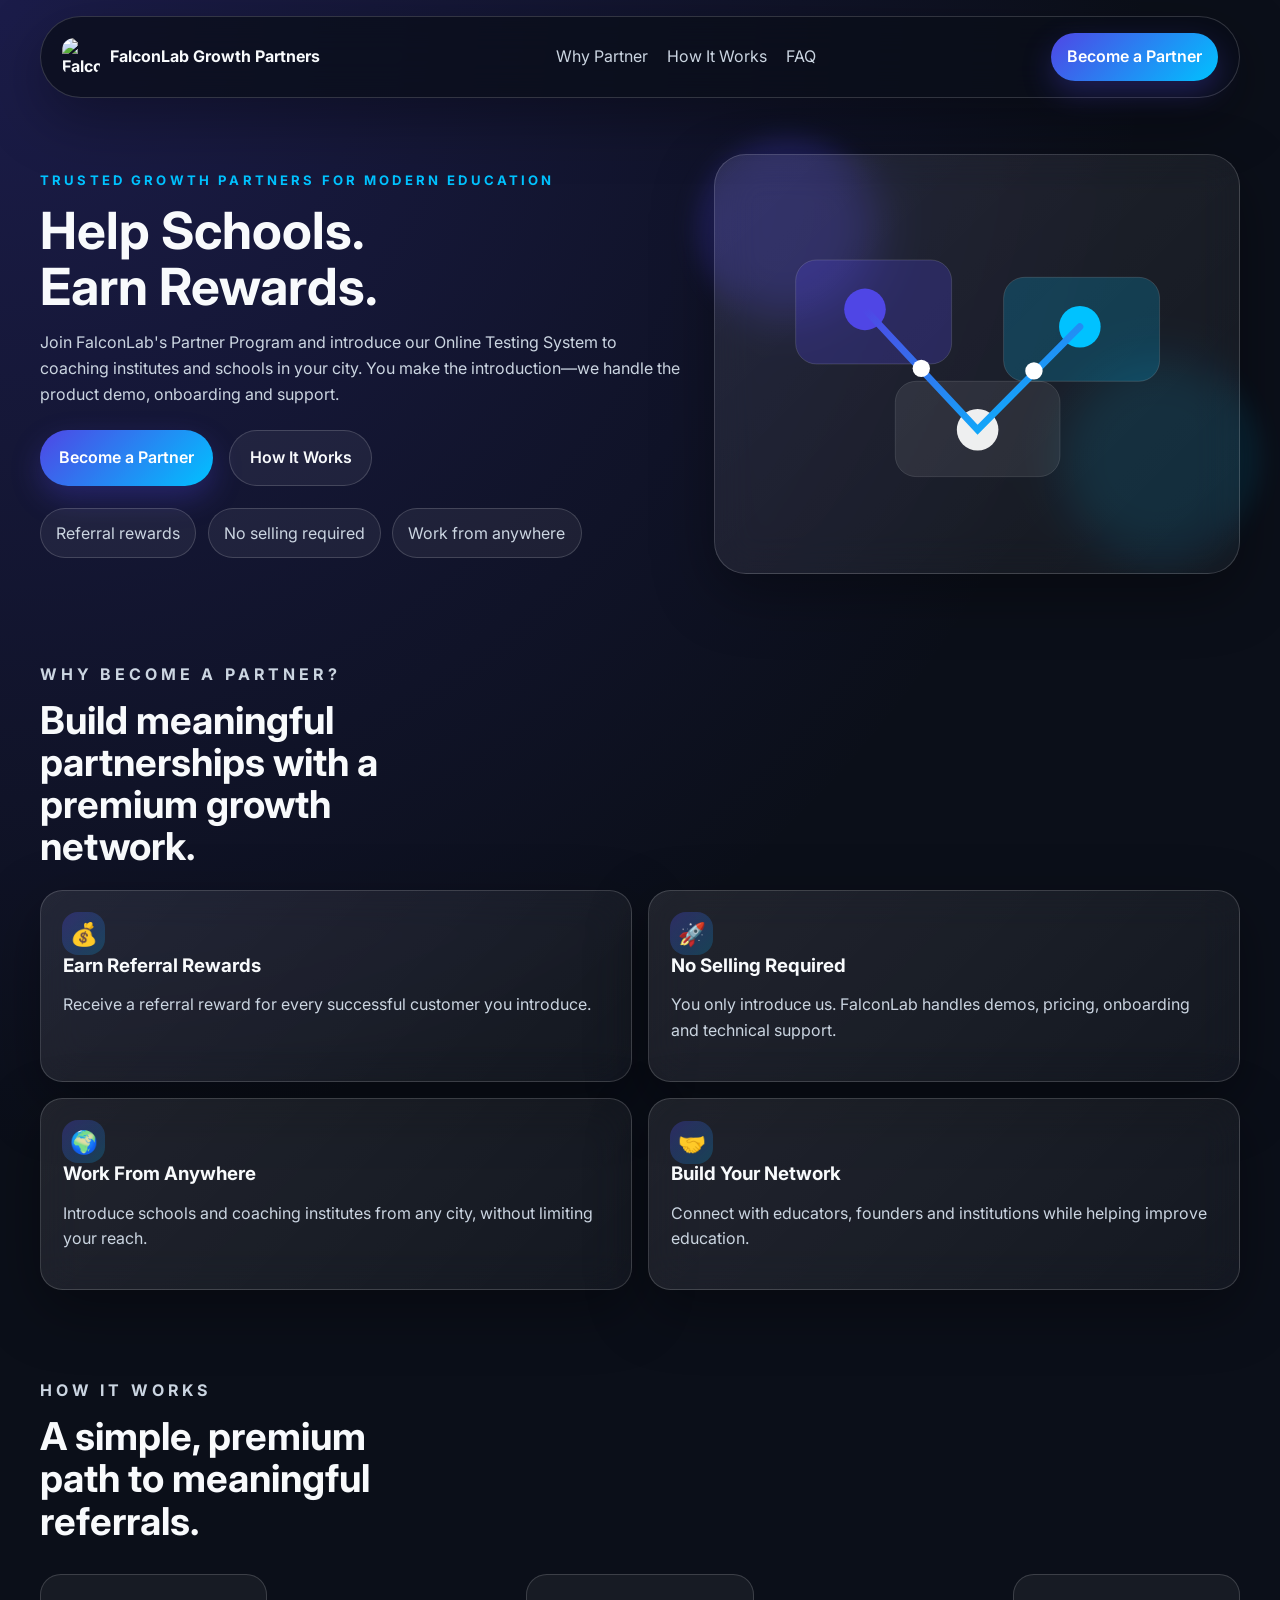
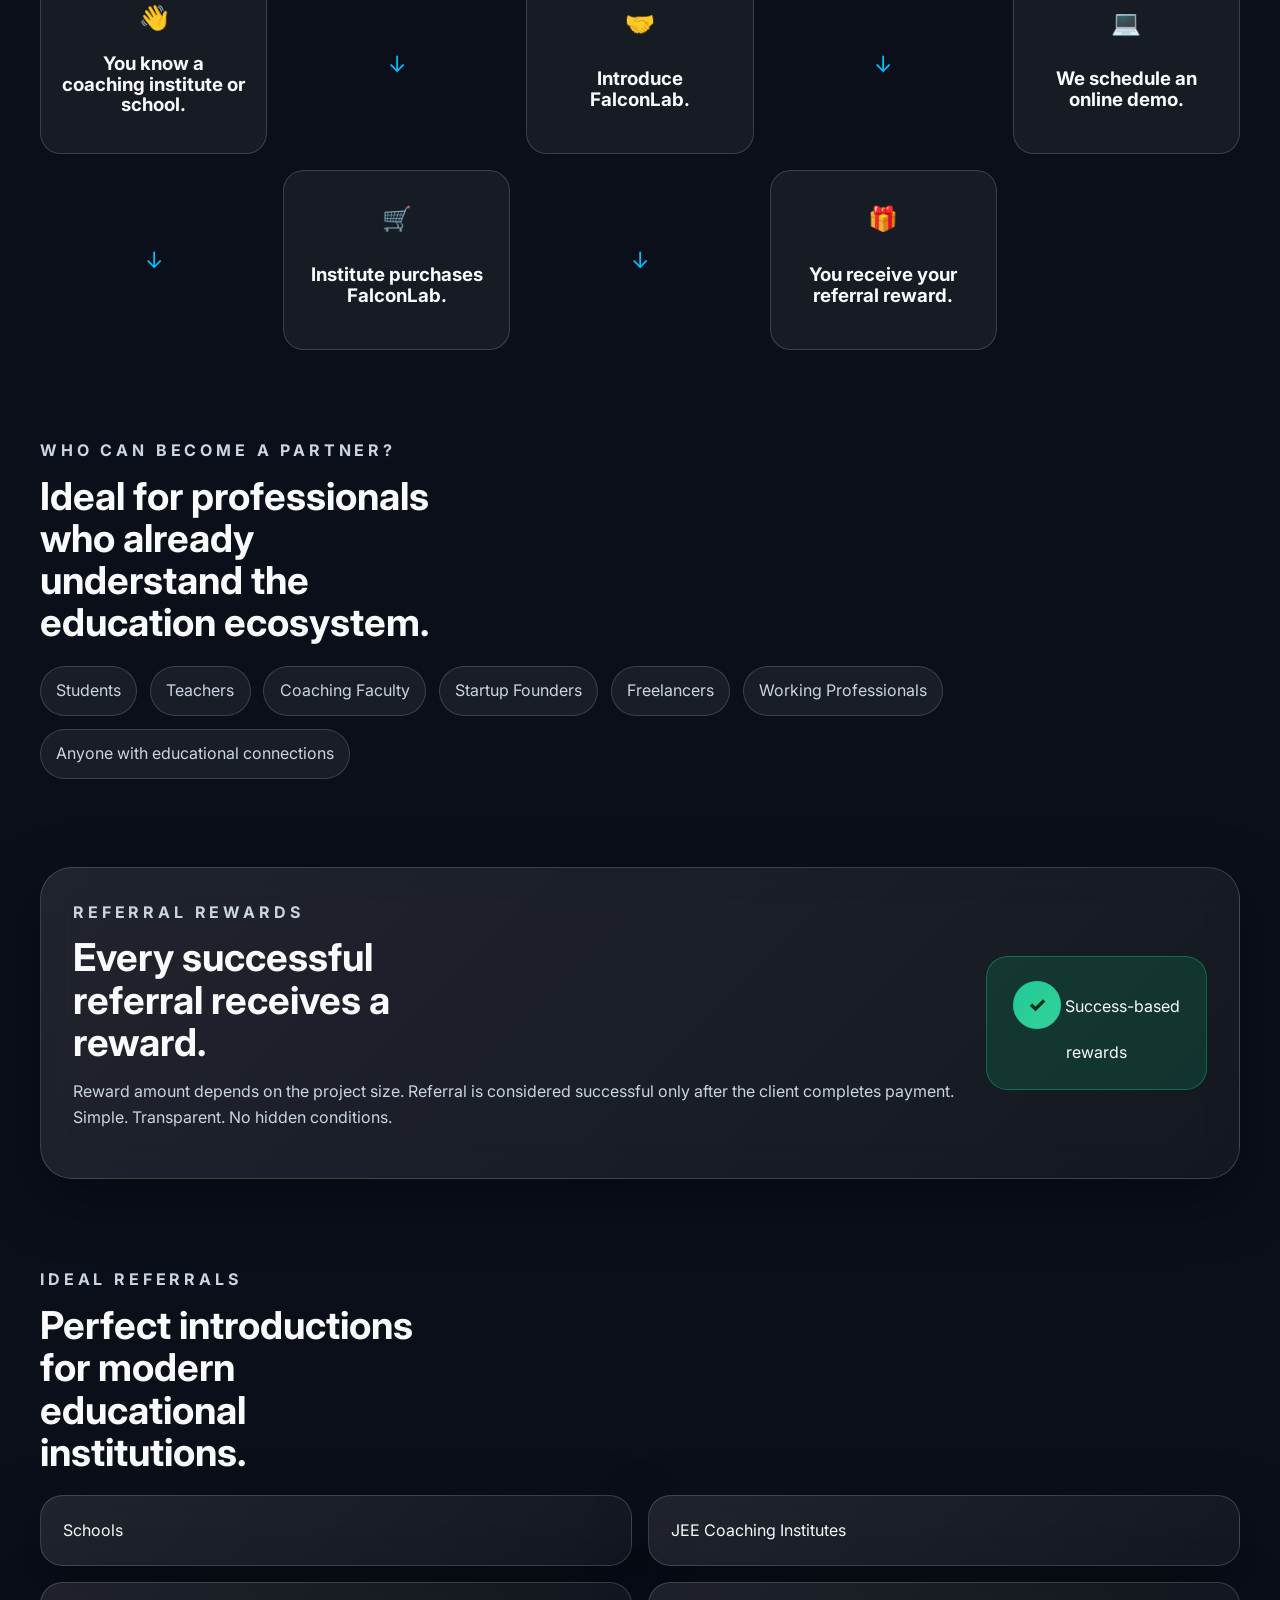
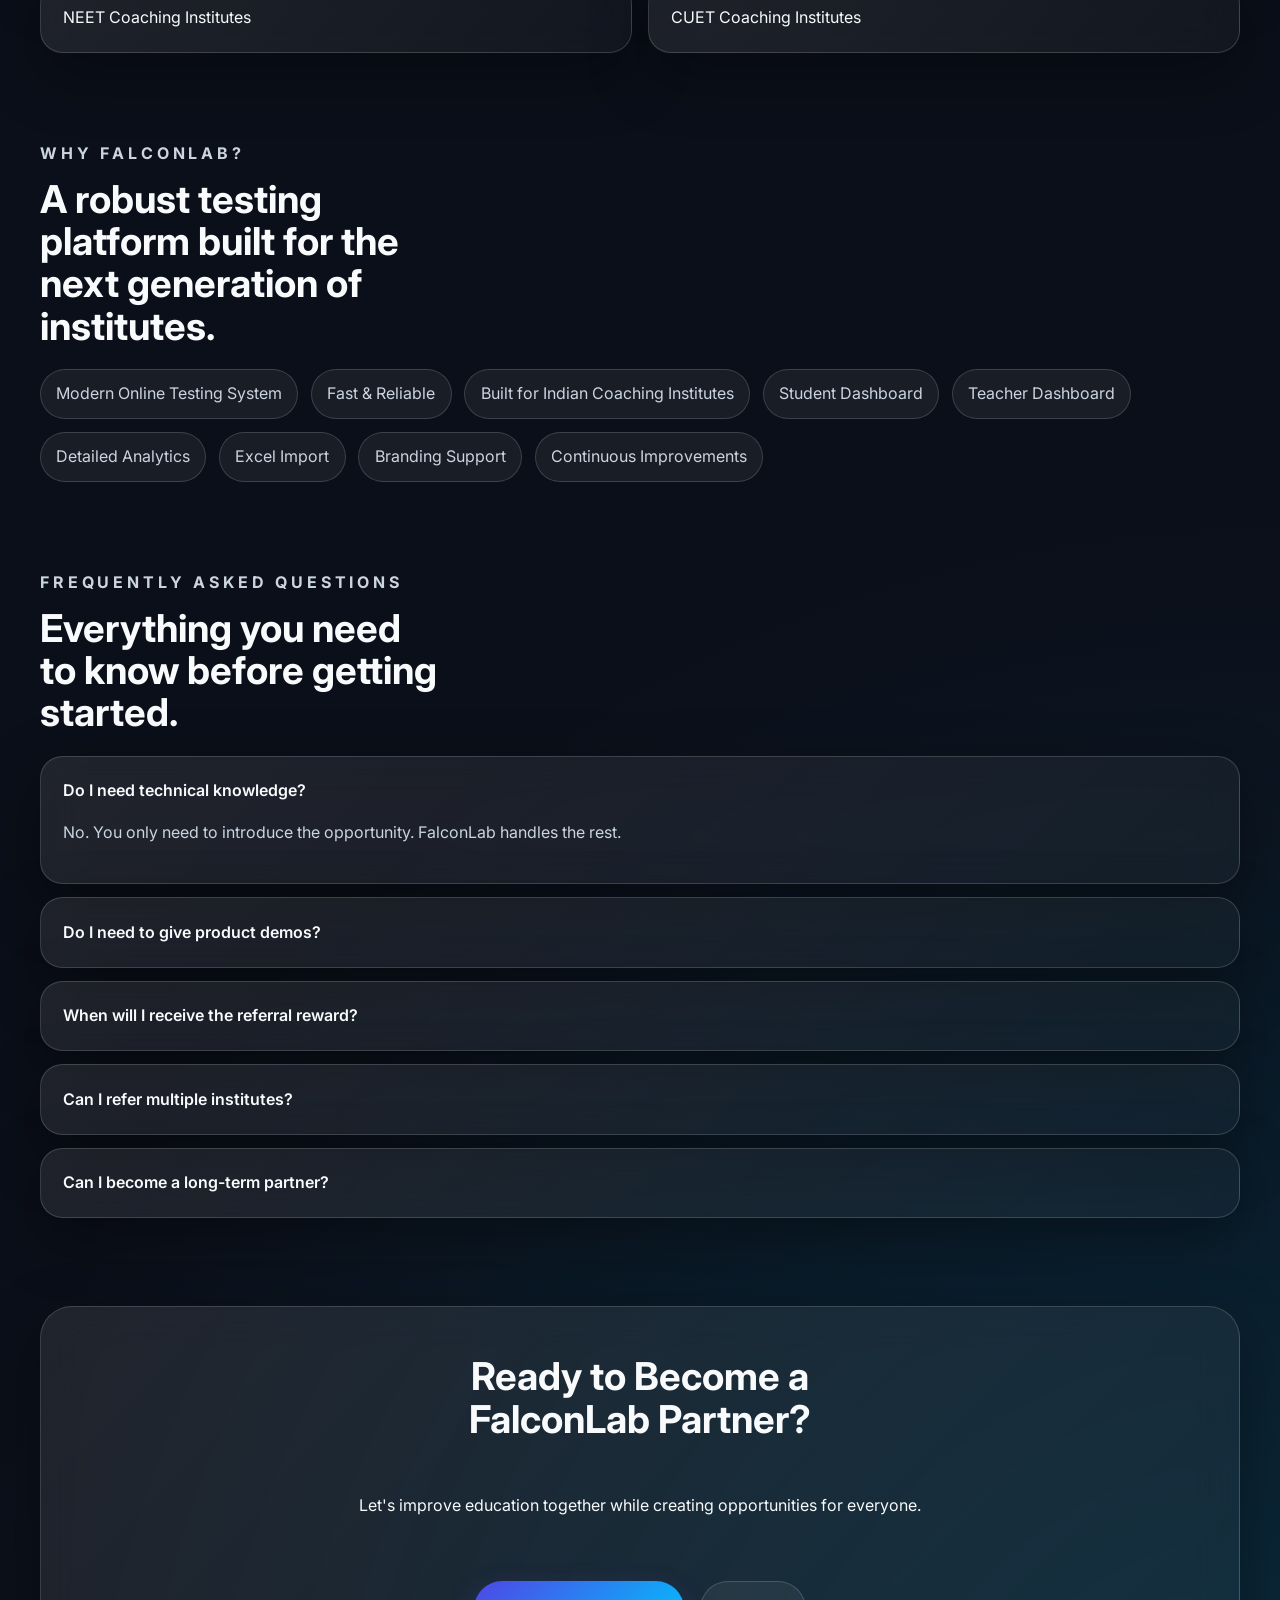
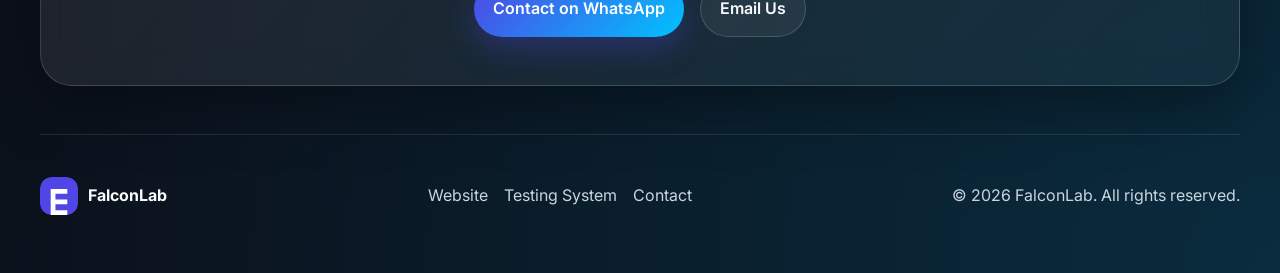
==== growth-partners/index.html @ b7c3e3fa "Added Growth-Partners Webpage" ====
<!DOCTYPE html>
<html lang="en">
  <head>
    <meta charset="UTF-8" />
    <meta name="viewport" content="width=device-width, initial-scale=1.0" />
    <meta
      name="description"
      content="FalconLab Growth Partners helps trusted educators and professionals introduce modern online testing systems to schools and coaching institutes."
    />
    <title>FalconLab Growth Partners</title>
    <link rel="preconnect" href="https://fonts.googleapis.com" />
    <link rel="preconnect" href="https://fonts.gstatic.com" crossorigin />
    <link
      href="https://fonts.googleapis.com/css2?family=Inter:wght@400;500;600;700;800&display=swap"
      rel="stylesheet"
    />
    <link rel="stylesheet" href="./style.css" />
    <link rel="icon" href="https://falconlab.in/icon.png">
  </head>
  <body>
    <div class="page-shell">
      <header class="topbar">
        <a class="brand" href="#hero" aria-label="FalconLab Growth Partners home">
          <img src="https://falconlab.in/icon.png" alt="FalconLab logo" class="brand-mark" />
          <span>FalconLab Growth Partners</span>
        </a>
        <nav class="topnav" aria-label="Primary navigation">
          <a href="#why-partner">Why Partner</a>
          <a href="#how-it-works">How It Works</a>
          <a href="#faq">FAQ</a>
        </nav>
        <a class="btn btn-small btn-primary" href="#cta">Become a Partner</a>
      </header>

      <main id="top">
        <section class="hero section reveal" id="hero">
          <div class="hero-copy">
            <p class="eyebrow">Trusted growth partners for modern education</p>
            <h1>Help Schools. Earn Rewards.</h1>
            <p class="hero-text">
              Join FalconLab's Partner Program and introduce our Online Testing System to coaching institutes and schools in your city. You make the introduction—we handle the product demo, onboarding and support.
            </p>
            <div class="hero-actions">
              <a class="btn btn-primary" href="#cta">Become a Partner</a>
              <a class="btn btn-secondary" href="#how-it-works">How It Works</a>
            </div>
            <ul class="hero-badges" aria-label="Partner highlights">
              <li>Referral rewards</li>
              <li>No selling required</li>
              <li>Work from anywhere</li>
            </ul>
          </div>
          <div class="hero-visual" aria-hidden="true">
            <div class="orb orb-one"></div>
            <div class="orb orb-two"></div>
            <div class="illustration-card glass-card">
              <svg viewBox="0 0 560 420" role="img" aria-label="Business collaboration illustration">
                <rect x="70" y="90" width="180" height="120" rx="24" fill="rgba(79,70,229,0.25)" stroke="rgba(255,255,255,0.16)" />
                <rect x="310" y="110" width="180" height="120" rx="24" fill="rgba(0,194,255,0.2)" stroke="rgba(255,255,255,0.16)" />
                <rect x="185" y="230" width="190" height="110" rx="24" fill="rgba(255,255,255,0.08)" stroke="rgba(255,255,255,0.14)" />
                <circle cx="150" cy="147" r="24" fill="#4F46E5" />
                <circle cx="398" cy="167" r="24" fill="#00C2FF" />
                <circle cx="280" cy="286" r="24" fill="#ffffff" fill-opacity="0.92" />
                <path d="M150 147 L280 286 L398 167" stroke="url(#lineGradient)" stroke-width="8" stroke-linecap="round" fill="none" />
                <circle cx="215" cy="215" r="10" fill="#ffffff" />
                <circle cx="345" cy="218" r="10" fill="#ffffff" />
                <defs>
                  <linearGradient id="lineGradient" x1="0%" y1="0%" x2="100%" y2="100%">
                    <stop offset="0%" stop-color="#4F46E5" />
                    <stop offset="100%" stop-color="#00C2FF" />
                  </linearGradient>
                </defs>
              </svg>
            </div>
          </div>
        </section>

        <section class="section reveal" id="why-partner">
          <div class="section-heading">
            <p class="eyebrow">Why become a partner?</p>
            <h2>Build meaningful partnerships with a premium growth network.</h2>
          </div>
          <div class="card-grid">
            <article class="glass-card feature-card reveal">
              <div class="icon-wrap">💰</div>
              <h3>Earn Referral Rewards</h3>
              <p>Receive a referral reward for every successful customer you introduce.</p>
            </article>
            <article class="glass-card feature-card reveal">
              <div class="icon-wrap">🚀</div>
              <h3>No Selling Required</h3>
              <p>You only introduce us. FalconLab handles demos, pricing, onboarding and technical support.</p>
            </article>
            <article class="glass-card feature-card reveal">
              <div class="icon-wrap">🌍</div>
              <h3>Work From Anywhere</h3>
              <p>Introduce schools and coaching institutes from any city, without limiting your reach.</p>
            </article>
            <article class="glass-card feature-card reveal">
              <div class="icon-wrap">🤝</div>
              <h3>Build Your Network</h3>
              <p>Connect with educators, founders and institutions while helping improve education.</p>
            </article>
          </div>
        </section>

        <section class="section reveal" id="how-it-works">
          <div class="section-heading">
            <p class="eyebrow">How it works</p>
            <h2>A simple, premium path to meaningful referrals.</h2>
          </div>
          <div class="timeline" aria-label="Partner process timeline">
            <div class="timeline-step reveal">
              <div class="timeline-icon">👋</div>
              <h3>You know a coaching institute or school.</h3>
            </div>
            <div class="timeline-arrow">↓</div>
            <div class="timeline-step reveal">
              <div class="timeline-icon">🤝</div>
              <h3>Introduce FalconLab.</h3>
            </div>
            <div class="timeline-arrow">↓</div>
            <div class="timeline-step reveal">
              <div class="timeline-icon">💻</div>
              <h3>We schedule an online demo.</h3>
            </div>
            <div class="timeline-arrow">↓</div>
            <div class="timeline-step reveal">
              <div class="timeline-icon">🛒</div>
              <h3>Institute purchases FalconLab.</h3>
            </div>
            <div class="timeline-arrow">↓</div>
            <div class="timeline-step reveal">
              <div class="timeline-icon">🎁</div>
              <h3>You receive your referral reward.</h3>
            </div>
          </div>
        </section>

        <section class="section reveal">
          <div class="section-heading">
            <p class="eyebrow">Who can become a partner?</p>
            <h2>Ideal for professionals who already understand the education ecosystem.</h2>
          </div>
          <div class="chip-grid">
            <div class="chip reveal">Students</div>
            <div class="chip reveal">Teachers</div>
            <div class="chip reveal">Coaching Faculty</div>
            <div class="chip reveal">Startup Founders</div>
            <div class="chip reveal">Freelancers</div>
            <div class="chip reveal">Working Professionals</div>
            <div class="chip reveal">Anyone with educational connections</div>
          </div>
        </section>

        <section class="section reveal">
          <div class="premium-card glass-card reward-card">
            <div class="reward-copy">
              <p class="eyebrow">Referral rewards</p>
              <h2>Every successful referral receives a reward.</h2>
              <p>
                Reward amount depends on the project size. Referral is considered successful only after the client completes payment. Simple. Transparent. No hidden conditions.
              </p>
            </div>
            <div class="reward-badge reveal">
              <div class="success-icon">✓</div>
              <span>Success-based rewards</span>
            </div>
          </div>
        </section>

        <section class="section reveal">
          <div class="section-heading">
            <p class="eyebrow">Ideal referrals</p>
            <h2>Perfect introductions for modern educational institutions.</h2>
          </div>
          <div class="card-grid">
            <article class="glass-card feature-card reveal">Schools</article>
            <article class="glass-card feature-card reveal">JEE Coaching Institutes</article>
            <article class="glass-card feature-card reveal">NEET Coaching Institutes</article>
            <article class="glass-card feature-card reveal">CUET Coaching Institutes</article>
          </div>
        </section>

        <section class="section reveal">
          <div class="section-heading">
            <p class="eyebrow">Why FalconLab?</p>
            <h2>A robust testing platform built for the next generation of institutes.</h2>
          </div>
          <div class="chip-grid">
            <div class="chip reveal">Modern Online Testing System</div>
            <div class="chip reveal">Fast & Reliable</div>
            <div class="chip reveal">Built for Indian Coaching Institutes</div>
            <div class="chip reveal">Student Dashboard</div>
            <div class="chip reveal">Teacher Dashboard</div>
            <div class="chip reveal">Detailed Analytics</div>
            <div class="chip reveal">Excel Import</div>
            <div class="chip reveal">Branding Support</div>
            <div class="chip reveal">Continuous Improvements</div>
          </div>
        </section>

        <section class="section reveal" id="faq">
          <div class="section-heading">
            <p class="eyebrow">Frequently asked questions</p>
            <h2>Everything you need to know before getting started.</h2>
          </div>
          <div class="faq-list">
            <details class="faq-item glass-card reveal" open>
              <summary>Do I need technical knowledge?</summary>
              <p>No. You only need to introduce the opportunity. FalconLab handles the rest.</p>
            </details>
            <details class="faq-item glass-card reveal">
              <summary>Do I need to give product demos?</summary>
              <p>No. FalconLab's team will schedule and handle product demos and onboarding.</p>
            </details>
            <details class="faq-item glass-card reveal">
              <summary>When will I receive the referral reward?</summary>
              <p>Once the referred institute completes payment and the referral is validated.</p>
            </details>
            <details class="faq-item glass-card reveal">
              <summary>Can I refer multiple institutes?</summary>
              <p>Yes. You can refer as many relevant institutes as you connect with.</p>
            </details>
            <details class="faq-item glass-card reveal">
              <summary>Can I become a long-term partner?</summary>
              <p>Absolutely. We are building a long-term partner network with sustained value.</p>
            </details>
          </div>
        </section>

        <section class="section reveal" id="cta">
          <div class="cta-card glass-card">
            <h2>Ready to Become a FalconLab Partner?</h2>
            <p>Let's improve education together while creating opportunities for everyone.</p>
            <div class="hero-actions cta-actions">
              <a class="btn btn-primary" href="https://wa.me/917986724443" target="_blank" rel="noreferrer">Contact on WhatsApp</a>
              <a class="btn btn-secondary" href="mailto:arnavgumber.ag@gmail.com">Email Us</a>
            </div>
          </div>
        </section>
      </main>

      <footer class="footer">
        <a class="brand" href="#top">
          <img src="data:image/svg+xml,%3Csvg xmlns='http://www.w3.org/2000/svg' viewBox='0 0 64 64'%3E%3Crect width='64' height='64' rx='18' fill='%234F46E5'/%3E%3Cpath d='M18 20h28v8H26v10h20v8H26v10h20v8H18z' fill='white'/%3E%3C/svg%3E" alt="FalconLab logo" class="brand-mark" />
          <span>FalconLab</span>
        </a>
        <div class="footer-links">
          <a href="https://falconlab.in">Website</a>
          <a href="https://testingsystem.falconlab.in">Testing System</a>
          <a href="mailto:arnavgumber.ag@gmail.com">Contact</a>
        </div>
        <p>© 2026 FalconLab. All rights reserved.</p>
      </footer>
    </div>

    <script src="./script.js"></script>
  </body>
</html>
---- growth-partners/style.css ----
:root {
  color-scheme: dark;
  --bg: #0b0f19;
  --bg-elevated: rgba(255, 255, 255, 0.06);
  --bg-strong: rgba(255, 255, 255, 0.1);
  --text: #f8fafc;
  --muted: #cbd5e1;
  --primary: #4f46e5;
  --accent: #00c2ff;
  --border: rgba(255, 255, 255, 0.16);
  --shadow: 0 20px 60px rgba(0, 0, 0, 0.35);
}

* {
  box-sizing: border-box;
}

html {
  scroll-behavior: smooth;
}

body {
  margin: 0;
  font-family: 'Inter', sans-serif;
  background:
    radial-gradient(circle at top left, rgba(79, 70, 229, 0.24), transparent 22%),
    radial-gradient(circle at bottom right, rgba(0, 194, 255, 0.16), transparent 26%),
    var(--bg);
  color: var(--text);
  line-height: 1.6;
}

img {
  max-width: 100%;
  display: block;
}

.page-shell {
  width: min(1200px, calc(100% - 2rem));
  margin: 0 auto;
  padding-bottom: 3rem;
}

.topbar {
  position: sticky;
  top: 1rem;
  z-index: 20;
  display: flex;
  align-items: center;
  justify-content: space-between;
  gap: 1rem;
  padding: 1rem 1.3rem;
  margin-top: 1rem;
  background: rgba(10, 14, 24, 0.75);
  backdrop-filter: blur(18px);
  border: 1px solid var(--border);
  border-radius: 999px;
  box-shadow: var(--shadow);
}

.brand {
  display: inline-flex;
  align-items: center;
  gap: 0.65rem;
  font-weight: 700;
  color: var(--text);
  text-decoration: none;
}

.brand-mark {
  width: 38px;
  height: 38px;
  border-radius: 12px;
}

.topnav {
  display: flex;
  gap: 1.2rem;
}

.topnav a,
.footer-links a {
  color: var(--muted);
  text-decoration: none;
  transition: color 180ms ease;
}

.topnav a:hover,
.footer-links a:hover {
  color: var(--text);
}

.btn {
  display: inline-flex;
  align-items: center;
  justify-content: center;
  padding: 0.9rem 1.2rem;
  border-radius: 999px;
  text-decoration: none;
  font-weight: 600;
  transition: transform 220ms ease, box-shadow 220ms ease, background 220ms ease;
}

.btn:hover {
  transform: translateY(-2px);
}

.btn-primary {
  color: white;
  background: linear-gradient(135deg, var(--primary), var(--accent));
  box-shadow: 0 12px 30px rgba(79, 70, 229, 0.3);
}

.btn-secondary {
  color: var(--text);
  background: rgba(255, 255, 255, 0.06);
  border: 1px solid var(--border);
}

.btn-small {
  padding: 0.7rem 1rem;
}

.section {
  padding: 4.5rem 0 1rem;
}

.hero {
  display: grid;
  grid-template-columns: 1.1fr 0.9fr;
  gap: 2rem;
  align-items: center;
  padding-top: 3.5rem;
}

.eyebrow {
  margin: 0 0 0.7rem;
  font-size: 0.82rem;
  font-weight: 700;
  letter-spacing: 0.24em;
  text-transform: uppercase;
  color: var(--accent);
}

h1,
h2,
h3 {
  margin: 0 0 0.8rem;
  line-height: 1.1;
}

h1 {
  font-size: clamp(2.4rem, 4vw, 4.4rem);
  max-width: 12ch;
}

h2 {
  font-size: clamp(1.8rem, 3vw, 2.5rem);
  max-width: 16ch;
}

.hero-text,
.section-heading p,
.reward-copy p,
.feature-card p,
.faq-item p {
  color: var(--muted);
  font-size: 1rem;
}

.hero-actions {
  display: flex;
  flex-wrap: wrap;
  gap: 1rem;
  margin-top: 1.4rem;
}

.hero-badges {
  display: flex;
  flex-wrap: wrap;
  gap: 0.7rem;
  list-style: none;
  padding: 0;
  margin: 1.4rem 0 0;
}

.hero-badges li,
.chip {
  padding: 0.7rem 0.95rem;
  border-radius: 999px;
  background: rgba(255, 255, 255, 0.06);
  border: 1px solid var(--border);
  color: var(--muted);
}

.hero-visual {
  position: relative;
  min-height: 420px;
}

.illustration-card {
  padding: 1.2rem;
  border-radius: 2rem;
  min-height: 420px;
  display: grid;
  place-items: center;
  box-shadow: var(--shadow);
}

.glass-card {
  background: linear-gradient(135deg, rgba(255, 255, 255, 0.09), rgba(255, 255, 255, 0.04));
  border: 1px solid var(--border);
  backdrop-filter: blur(20px);
  box-shadow: var(--shadow);
}

.orb {
  position: absolute;
  filter: blur(12px);
  border-radius: 999px;
  opacity: 0.6;
}

.orb-one {
  width: 180px;
  height: 180px;
  background: rgba(79, 70, 229, 0.45);
  top: -1rem;
  left: -1rem;
}

.orb-two {
  width: 200px;
  height: 200px;
  background: rgba(0, 194, 255, 0.2);
  right: -1.2rem;
  bottom: 1rem;
}

.section-heading {
  margin-bottom: 1.4rem;
}

.card-grid {
  display: grid;
  grid-template-columns: repeat(2, minmax(0, 1fr));
  gap: 1rem;
}

.feature-card,
.faq-item {
  padding: 1.35rem;
  border-radius: 1.4rem;
}

.feature-card:hover,
.faq-item:hover,
.reward-card:hover,
.cta-card:hover {
  transform: translateY(-4px);
  transition: transform 220ms ease;
}

.icon-wrap {
  display: inline-grid;
  place-items: center;
  font-size: 1.4rem;
  width: 2.7rem;
  height: 2.7rem;
  border-radius: 1rem;
  background: linear-gradient(135deg, rgba(79, 70, 229, 0.3), rgba(0, 194, 255, 0.2));
}

.timeline {
  position: relative;
  margin-top: 2rem;
  display: grid;
  grid-template-columns: repeat(5, minmax(0, 1fr));
  gap: 1rem;
  align-items: center;
}

.timeline-step {
  padding: 1.3rem;
  border-radius: 1.3rem;
  background: rgba(255, 255, 255, 0.05);
  border: 1px solid var(--border);
  text-align: center;
  min-height: 180px;
  display: grid;
  place-items: center;
}

.timeline-icon {
  font-size: 1.5rem;
  margin-bottom: 0.6rem;
}

.timeline-arrow {
  text-align: center;
  font-size: 1.4rem;
  color: var(--accent);
}

.chip-grid {
  display: flex;
  flex-wrap: wrap;
  gap: 0.8rem;
}

.premium-card,
.cta-card {
  border-radius: 2rem;
  padding: 2rem;
  display: flex;
  align-items: center;
  justify-content: space-between;
  gap: 1.5rem;
}

.reward-badge {
  min-width: 220px;
  padding: 1.5rem;
  border-radius: 1.35rem;
  background: rgba(0, 255, 148, 0.12);
  border: 1px solid rgba(0, 255, 148, 0.28);
  text-align: center;
}

.success-icon {
  display: inline-grid;
  place-items: center;
  width: 48px;
  height: 48px;
  margin: 0 auto 0.7rem;
  border-radius: 50%;
  background: linear-gradient(135deg, #20c997, #34d399);
  color: #052e16;
  font-size: 1.3rem;
  font-weight: 800;
}

.faq-list {
  display: grid;
  gap: 0.8rem;
}

.faq-item summary {
  cursor: pointer;
  font-weight: 600;
  list-style: none;
}

.faq-item[open] summary {
  margin-bottom: 0.5rem;
}

.cta-card {
  flex-direction: column;
  text-align: center;
  padding: 3rem 2rem;
}

.footer {
  display: flex;
  flex-wrap: wrap;
  justify-content: space-between;
  align-items: center;
  gap: 1rem;
  padding: 2rem 0 0;
  color: var(--muted);
  border-top: 1px solid rgba(255, 255, 255, 0.1);
  margin-top: 2rem;
}

.footer-links {
  display: flex;
  flex-wrap: wrap;
  gap: 1rem;
}

.reveal {
  opacity: 0;
  transform: translateY(18px);
  transition: opacity 600ms ease, transform 600ms ease;
}

.reveal.visible {
  opacity: 1;
  transform: translateY(0);
}

.reveal.slide-left.visible {
  transform: translateX(0);
}

.reveal.slide-left {
  transform: translateX(-24px);
}

.reveal.slide-right.visible {
  transform: translateX(0);
}

.reveal.slide-right {
  transform: translateX(24px);
}

@media (max-width: 900px) {
  .hero {
    grid-template-columns: 1fr;
  }

  .timeline {
    grid-template-columns: 1fr;
  }

  .timeline-arrow {
    display: none;
  }

  .premium-card {
    flex-direction: column;
    align-items: flex-start;
  }
}

@media (max-width: 700px) {
  .page-shell {
    width: min(100% - 1rem, 1200px);
  }

  .topbar {
    border-radius: 1.2rem;
    flex-wrap: wrap;
    justify-content: center;
  }

  .topnav {
    order: 3;
    width: 100%;
    justify-content: center;
  }

  .card-grid {
    grid-template-columns: 1fr;
  }

  .hero {
    padding-top: 2.5rem;
  }

  .btn {
    width: 100%;
  }

  .hero-actions {
    flex-direction: column;
  }

  .cta-actions {
    width: 100%;
  }
}
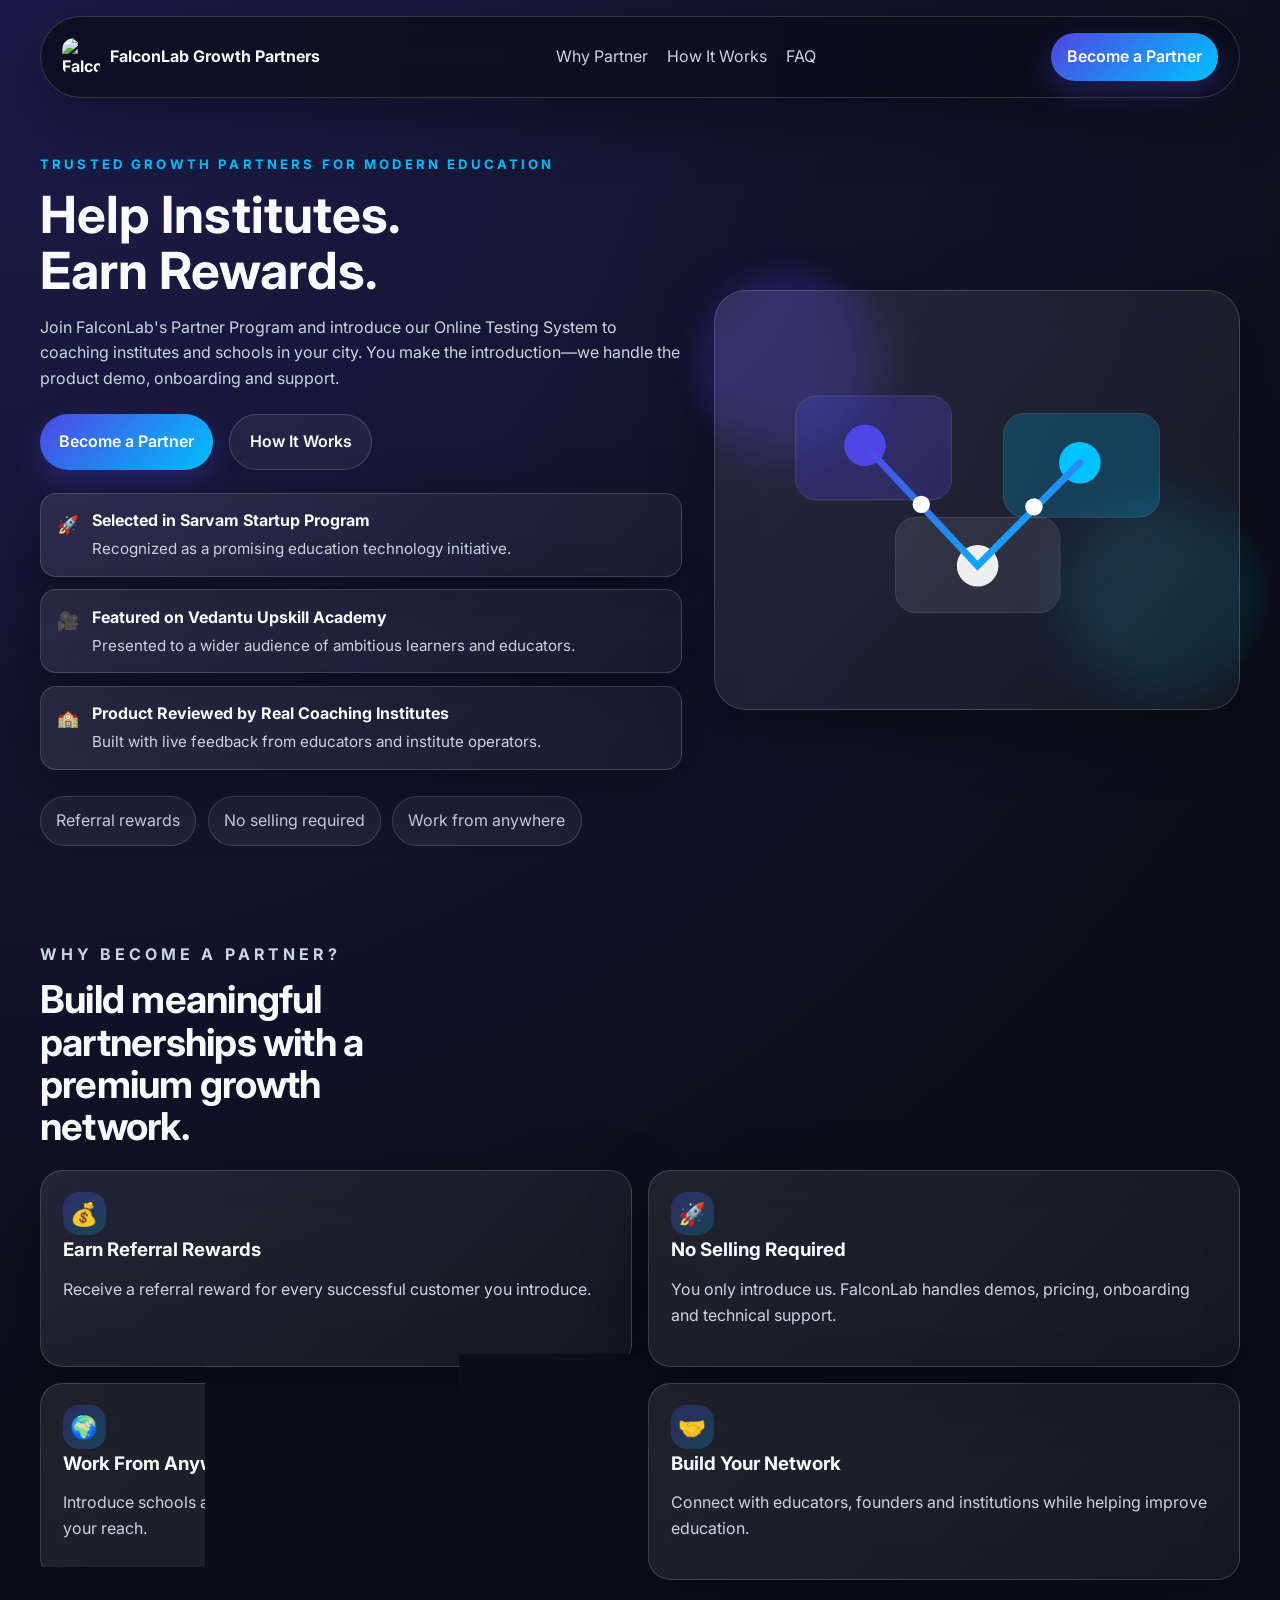
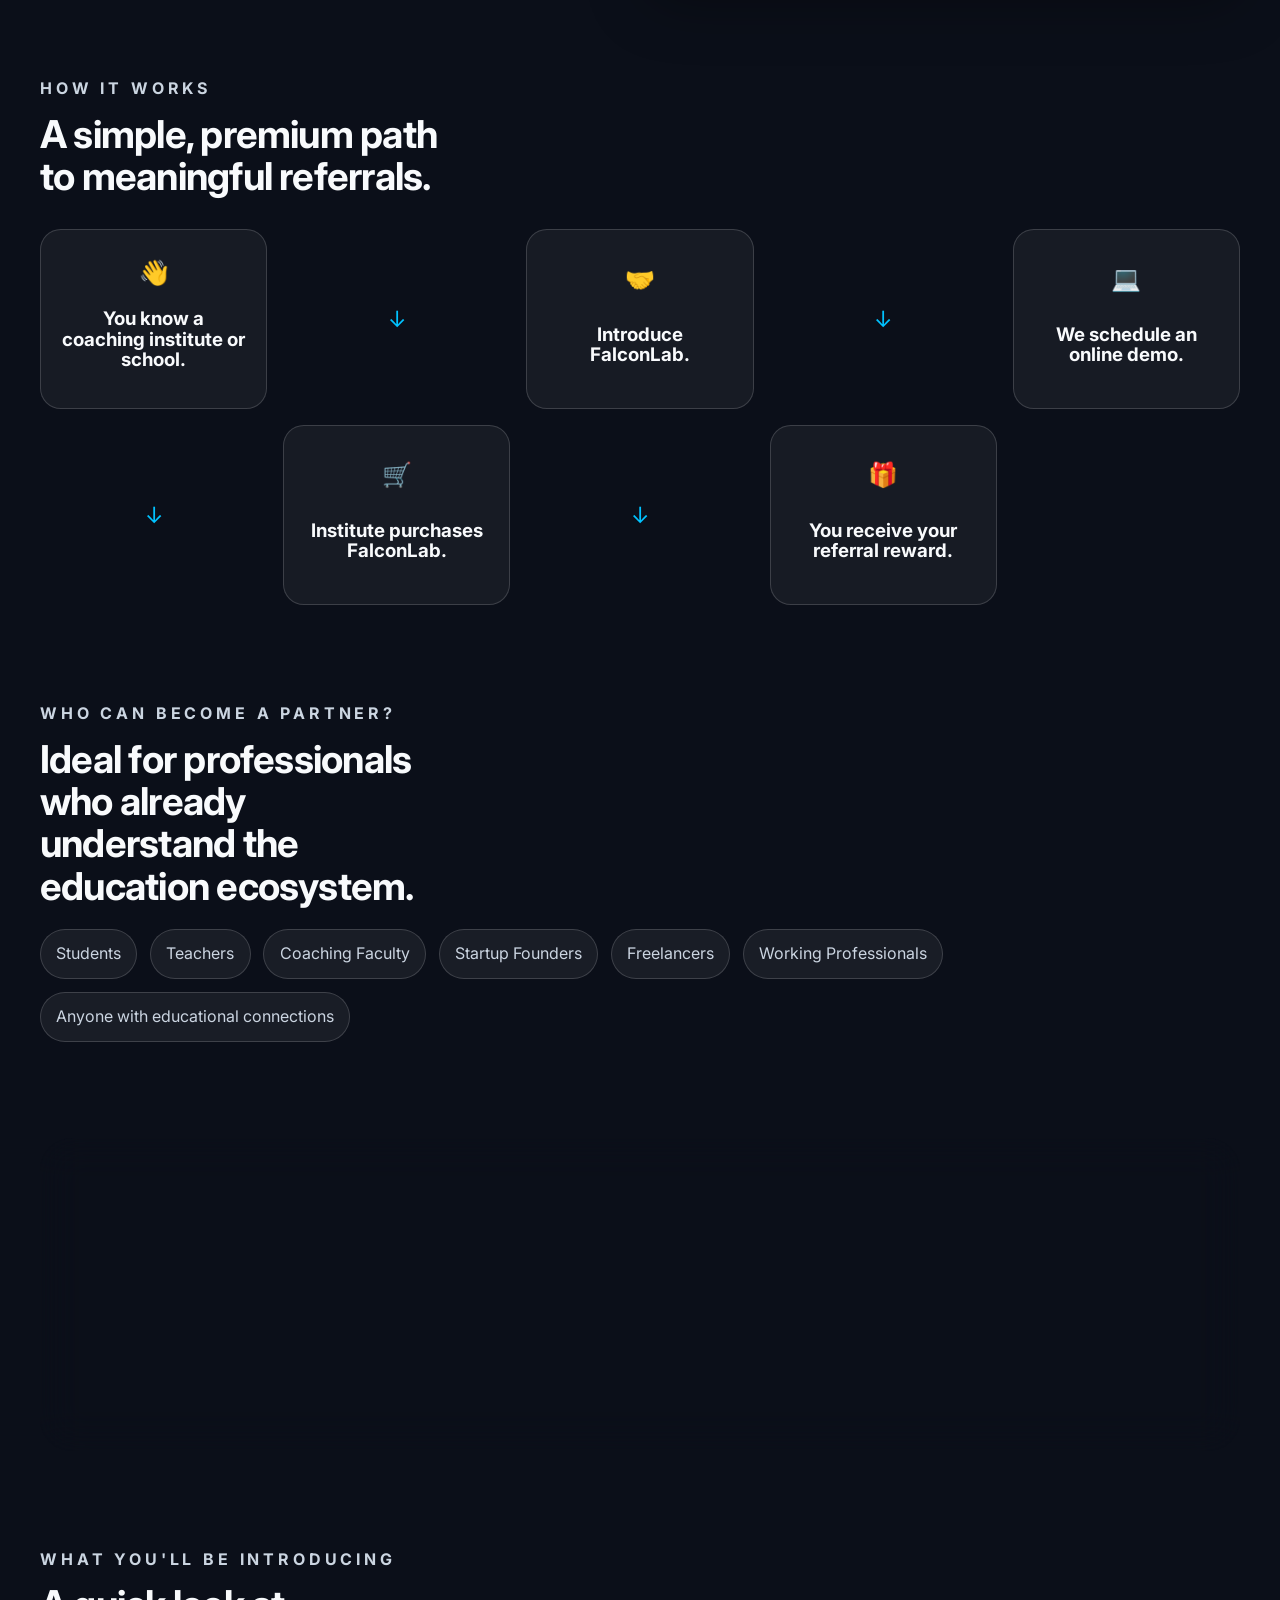
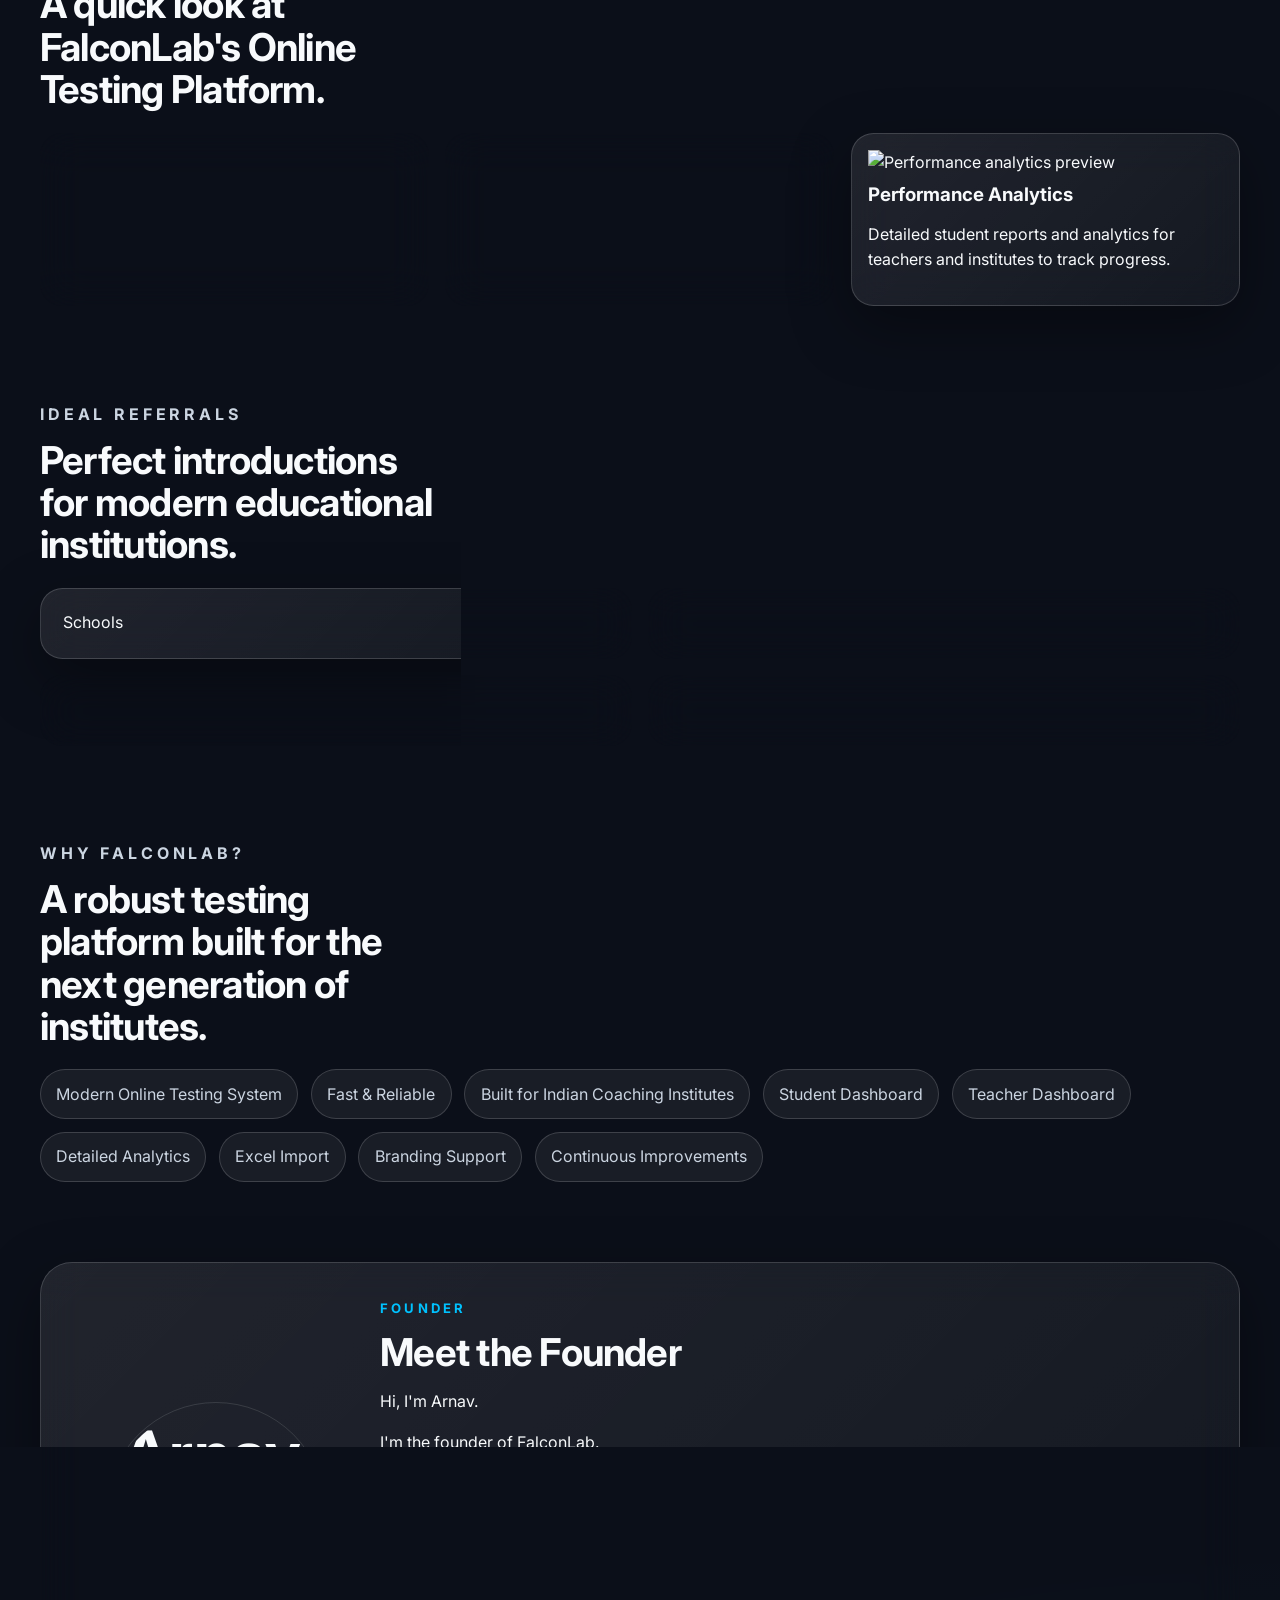
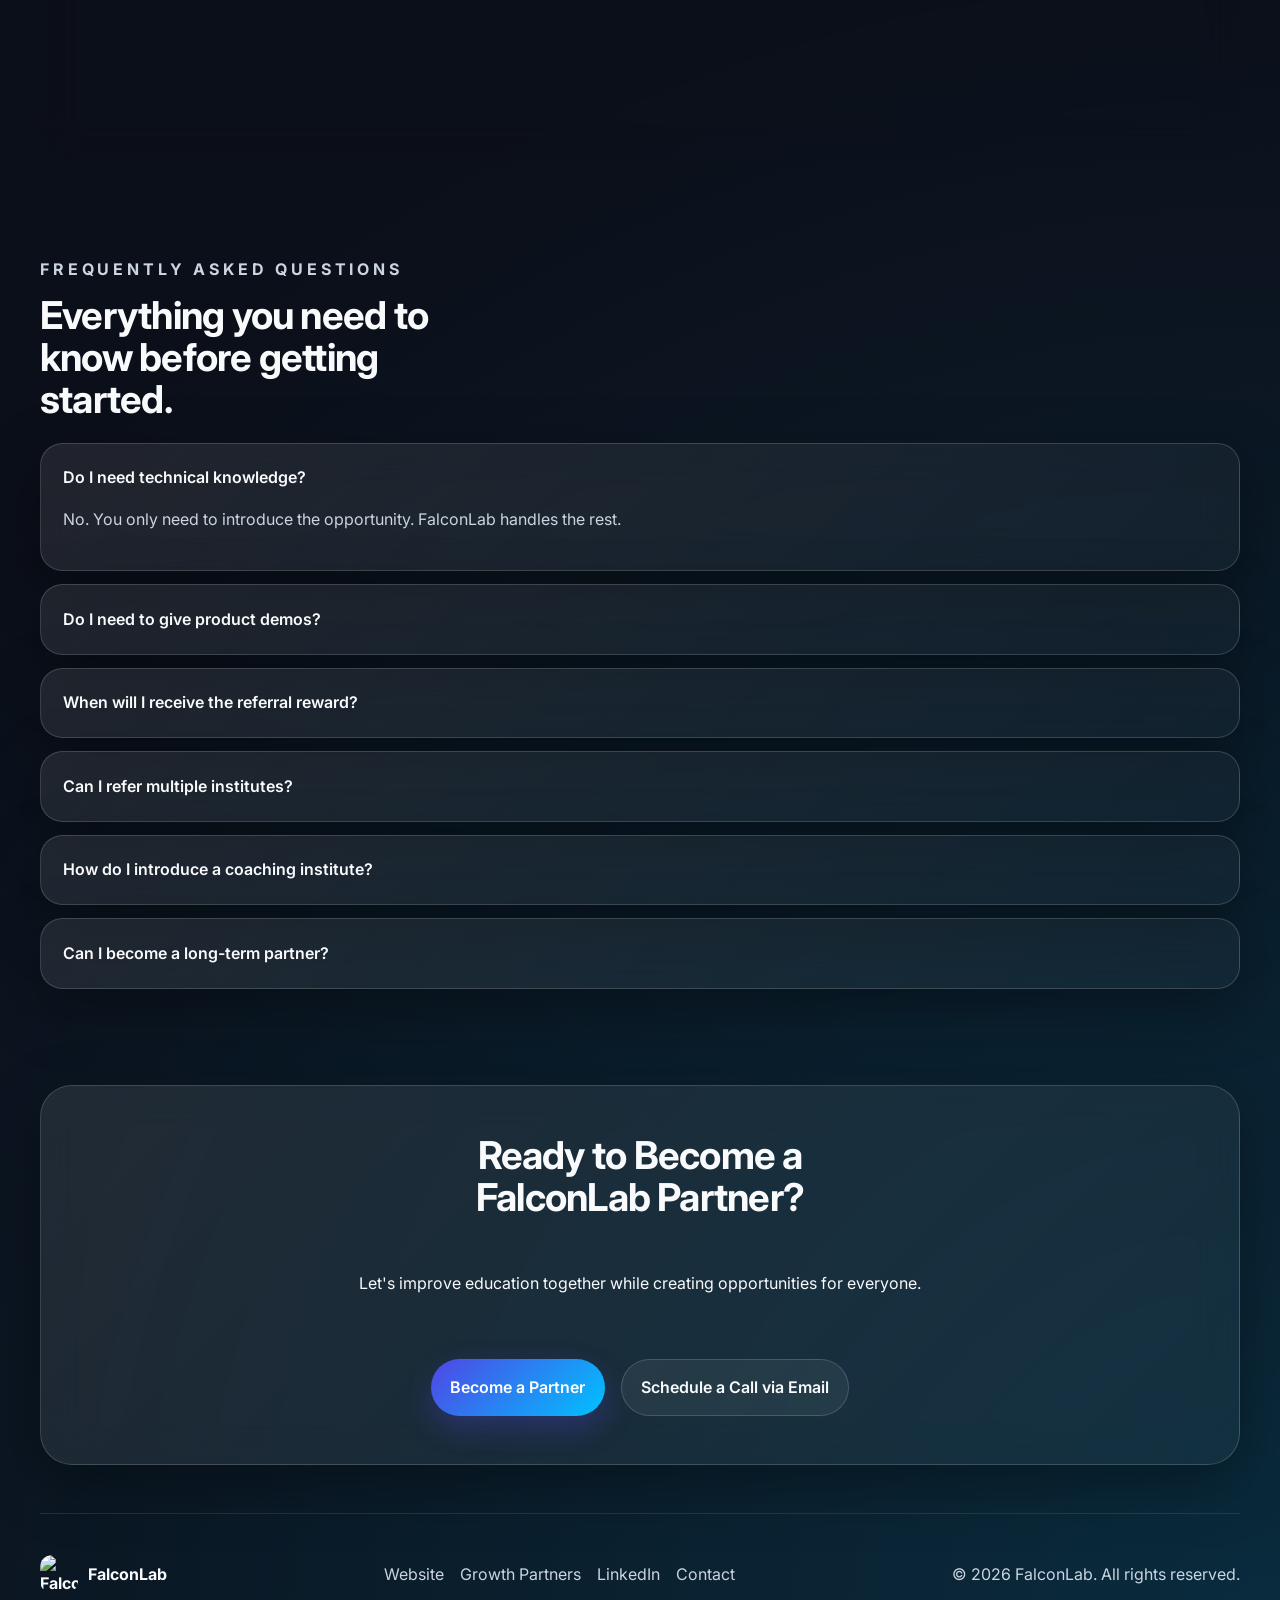
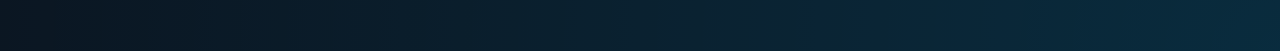
==== commit d0c793fc: "Upgraded Growth Partners webpage" ====
--- a/growth-partners/index.html
+++ b/growth-partners/index.html
@@ -36,13 +36,36 @@
         <section class="hero section reveal" id="hero">
           <div class="hero-copy">
             <p class="eyebrow">Trusted growth partners for modern education</p>
-            <h1>Help Schools. Earn Rewards.</h1>
+            <h1>Help Institutes. Earn Rewards.</h1>
             <p class="hero-text">
               Join FalconLab's Partner Program and introduce our Online Testing System to coaching institutes and schools in your city. You make the introduction—we handle the product demo, onboarding and support.
             </p>
             <div class="hero-actions">
               <a class="btn btn-primary" href="#cta">Become a Partner</a>
               <a class="btn btn-secondary" href="#how-it-works">How It Works</a>
+            </div>
+            <div class="trust-badges" aria-label="Trust badges">
+              <div class="trust-badge glass-card reveal">
+                <span class="badge-icon">🚀</span>
+                <div>
+                  <strong>Selected in Sarvam Startup Program</strong>
+                  <p>Recognized as a promising education technology initiative.</p>
+                </div>
+              </div>
+              <div class="trust-badge glass-card reveal">
+                <span class="badge-icon">🎥</span>
+                <div>
+                  <strong>Featured on Vedantu Upskill Academy</strong>
+                  <p>Presented to a wider audience of ambitious learners and educators.</p>
+                </div>
+              </div>
+              <div class="trust-badge glass-card reveal">
+                <span class="badge-icon">🏫</span>
+                <div>
+                  <strong>Product Reviewed by Real Coaching Institutes</strong>
+                  <p>Built with live feedback from educators and institute operators.</p>
+                </div>
+              </div>
             </div>
             <ul class="hero-badges" aria-label="Partner highlights">
               <li>Referral rewards</li>
@@ -82,22 +105,22 @@
           </div>
           <div class="card-grid">
             <article class="glass-card feature-card reveal">
-              <div class="icon-wrap">💰</div>
+              <div class="icon-wrap" style="margin-bottom: 5px;">💰</div>
               <h3>Earn Referral Rewards</h3>
               <p>Receive a referral reward for every successful customer you introduce.</p>
             </article>
             <article class="glass-card feature-card reveal">
-              <div class="icon-wrap">🚀</div>
+              <div class="icon-wrap" style="margin-bottom: 5px;">🚀</div>
               <h3>No Selling Required</h3>
               <p>You only introduce us. FalconLab handles demos, pricing, onboarding and technical support.</p>
             </article>
             <article class="glass-card feature-card reveal">
-              <div class="icon-wrap">🌍</div>
+              <div class="icon-wrap" style="margin-bottom: 5px;">🌍</div>
               <h3>Work From Anywhere</h3>
               <p>Introduce schools and coaching institutes from any city, without limiting your reach.</p>
             </article>
             <article class="glass-card feature-card reveal">
-              <div class="icon-wrap">🤝</div>
+              <div class="icon-wrap" style="margin-bottom: 5px;">🤝</div>
               <h3>Build Your Network</h3>
               <p>Connect with educators, founders and institutions while helping improve education.</p>
             </article>
@@ -159,13 +182,37 @@
               <p class="eyebrow">Referral rewards</p>
               <h2>Every successful referral receives a reward.</h2>
               <p>
-                Reward amount depends on the project size. Referral is considered successful only after the client completes payment. Simple. Transparent. No hidden conditions.
+                Competitive referral rewards for every successful onboarding. Payment is released only after the customer completes payment. Transparent process. No hidden conditions.
               </p>
             </div>
             <div class="reward-badge reveal">
               <div class="success-icon">✓</div>
-              <span>Success-based rewards</span>
-            </div>
+              <span>Transparent and premium rewards</span>
+            </div>
+          </div>
+        </section>
+
+        <section class="section reveal" id="product-showcase">
+          <div class="section-heading">
+            <p class="eyebrow">What you'll be introducing</p>
+            <h2>A quick look at FalconLab's Online Testing Platform.</h2>
+          </div>
+          <div class="showcase-grid">
+            <article class="glass-card showcase-card reveal">
+              <img src="https://testingsystem.falconlab.in/testing%20system%20picture-1.png" style="margin-bottom: 10px;" alt="Student testing interface preview" />
+              <h3>Student Testing Interface</h3>
+              <p>Modern NTA-like experience for students with timer, navigation panel and question palette.</p>
+            </article>
+            <article class="glass-card showcase-card reveal">
+              <img src="https://testingsystem.falconlab.in/testing%20system%20picture-4.png" style="margin-bottom: 10px;" alt="Teacher dashboard preview" />
+              <h3>Create tests easily</h3>
+              <p>Create tests, manage students, upload Excel sheets and monitor results from one place.</p>
+            </article>
+            <article class="glass-card showcase-card reveal">
+              <img src="https://testingsystem.falconlab.in/testing%20system%20picture-2.png" style="margin-bottom: 10px;" alt="Performance analytics preview" />
+              <h3>Performance Analytics</h3>
+              <p>Detailed student reports and analytics for teachers and institutes to track progress.</p>
+            </article>
           </div>
         </section>
 
@@ -200,6 +247,26 @@
           </div>
         </section>
 
+        <section class="section reveal founder-section">
+          <div class="founder-card glass-card">
+            <div class="founder-visual reveal">
+              <div class="founder-avatar">
+                <img src="https://arnavgumber.in/icon.png" alt="Arnav Gumber" style="height: 100%; width: 100%; border-radius: 50%;">
+              </div>
+            </div>
+            <div class="founder-content reveal">
+              <p class="eyebrow">Founder</p>
+              <h2>Meet the Founder</h2>
+              <p>Hi, I'm Arnav.</p>
+              <p>I'm the founder of FalconLab.</p>
+              <p>I started FalconLab with a mission to build modern educational software for schools and coaching institutes across India.</p>
+              <p>The first version of FalconLab has already been reviewed by real coaching teachers and continues to improve based on real-world feedback.</p>
+              <p>I'm currently expanding FalconLab through Growth Partners who can help introduce our platform to educational institutions.</p>
+              <div class="founder-signature">Founder<br />FalconLab</div>
+            </div>
+          </div>
+        </section>
+
         <section class="section reveal" id="faq">
           <div class="section-heading">
             <p class="eyebrow">Frequently asked questions</p>
@@ -221,6 +288,10 @@
             <details class="faq-item glass-card reveal">
               <summary>Can I refer multiple institutes?</summary>
               <p>Yes. You can refer as many relevant institutes as you connect with.</p>
+            </details>
+            <details class="faq-item glass-card reveal">
+              <summary>How do I introduce a coaching institute?</summary>
+              <p>Simply connect us with the institute owner or teacher through WhatsApp, phone call or email. Once introduced, FalconLab handles the demo, onboarding, pricing and support. Your only role is making the introduction.</p>
             </details>
             <details class="faq-item glass-card reveal">
               <summary>Can I become a long-term partner?</summary>
@@ -234,27 +305,41 @@
             <h2>Ready to Become a FalconLab Partner?</h2>
             <p>Let's improve education together while creating opportunities for everyone.</p>
             <div class="hero-actions cta-actions">
-              <a class="btn btn-primary" href="https://wa.me/917986724443" target="_blank" rel="noreferrer">Contact on WhatsApp</a>
-              <a class="btn btn-secondary" href="mailto:arnavgumber.ag@gmail.com">Email Us</a>
+              <a class="btn btn-primary" href="https://wa.me/917986724443">Become a Partner</a>
+              <a class="btn btn-secondary" href="mailto:arnavgumber.ag@gmail.com?subject=Schedule%20a%20Call">Schedule a Call via Email</a>
             </div>
           </div>
         </section>
       </main>
 
-      <footer class="footer">
+      <footer class="footer" id="footer-contact">
         <a class="brand" href="#top">
-          <img src="data:image/svg+xml,%3Csvg xmlns='http://www.w3.org/2000/svg' viewBox='0 0 64 64'%3E%3Crect width='64' height='64' rx='18' fill='%234F46E5'/%3E%3Cpath d='M18 20h28v8H26v10h20v8H26v10h20v8H18z' fill='white'/%3E%3C/svg%3E" alt="FalconLab logo" class="brand-mark" />
+          <img src="https://falconlab.in/icon.png" alt="FalconLab logo" class="brand-mark" />
           <span>FalconLab</span>
         </a>
         <div class="footer-links">
           <a href="https://falconlab.in">Website</a>
-          <a href="https://testingsystem.falconlab.in">Testing System</a>
+          <a href="https://falconlab.in/growth-partners">Growth Partners</a>
+          <a href="https://www.linkedin.com/in/arnavgumber">LinkedIn</a>
           <a href="mailto:arnavgumber.ag@gmail.com">Contact</a>
         </div>
         <p>© 2026 FalconLab. All rights reserved.</p>
       </footer>
     </div>
 
+    <!-- Future Social Proof
+    <section class="section reveal" aria-hidden="true">
+      <div class="section-heading">
+        <p class="eyebrow">Future social proof</p>
+        <h2>Trusted by X Coaching Institutes</h2>
+      </div>
+      <div class="chip-grid">
+        <div class="chip reveal">X+ Students Tested</div>
+        <div class="chip reveal">X Tests Conducted</div>
+      </div>
+    </section>
+    -->
+
     <script src="./script.js"></script>
   </body>
 </html>
--- a/growth-partners/style.css
+++ b/growth-partners/style.css
@@ -103,6 +103,7 @@
 
 .btn:hover {
   transform: translateY(-2px);
+  box-shadow: 0 16px 36px rgba(79, 70, 229, 0.24);
 }
 
 .btn-primary {
@@ -122,7 +123,7 @@
 }
 
 .section {
-  padding: 4.5rem 0 1rem;
+  padding: 5rem 0 1rem;
 }
 
 .hero {
@@ -157,6 +158,7 @@
 h2 {
   font-size: clamp(1.8rem, 3vw, 2.5rem);
   max-width: 16ch;
+  letter-spacing: -0.02em;
 }
 
 .hero-text,
@@ -181,7 +183,32 @@
   gap: 0.7rem;
   list-style: none;
   padding: 0;
-  margin: 1.4rem 0 0;
+  margin: 1.6rem 0 0;
+}
+
+.trust-badges {
+  display: grid;
+  gap: 0.8rem;
+  margin-top: 1.4rem;
+}
+
+.trust-badge {
+  display: flex;
+  align-items: flex-start;
+  gap: 0.8rem;
+  padding: 0.9rem 1rem;
+  border-radius: 1rem;
+}
+
+.trust-badge p {
+  margin: 0.2rem 0 0;
+  color: var(--muted);
+  font-size: 0.95rem;
+}
+
+.badge-icon {
+  font-size: 1.1rem;
+  margin-top: 0.15rem;
 }
 
 .hero-badges li,
@@ -256,9 +283,12 @@
 .feature-card:hover,
 .faq-item:hover,
 .reward-card:hover,
-.cta-card:hover {
+.cta-card:hover,
+.showcase-card:hover,
+.trust-badge:hover {
   transform: translateY(-4px);
-  transition: transform 220ms ease;
+  box-shadow: 0 24px 44px rgba(0, 0, 0, 0.22);
+  transition: transform 220ms ease, box-shadow 220ms ease;
 }
 
 .icon-wrap {
@@ -309,7 +339,8 @@
 }
 
 .premium-card,
-.cta-card {
+.cta-card,
+.founder-card {
   border-radius: 2rem;
   padding: 2rem;
   display: flex;
@@ -361,6 +392,54 @@
   padding: 3rem 2rem;
 }
 
+.showcase-grid {
+  display: grid;
+  grid-template-columns: repeat(3, minmax(0, 1fr));
+  gap: 1rem;
+}
+
+.showcase-card {
+  padding: 1rem;
+  border-radius: 1.4rem;
+}
+
+.founder-section {
+  padding-top: 4rem;
+}
+
+.founder-card {
+  align-items: center;
+  padding: 2.2rem;
+}
+
+.founder-visual {
+  flex: 0 0 280px;
+  display: grid;
+  place-items: center;
+}
+
+.founder-avatar {
+  width: 220px;
+  height: 220px;
+  border-radius: 50%;
+  display: grid;
+  place-items: center;
+  font-size: 4rem;
+  font-weight: 700;
+  color: var(--text);
+  border: 1px solid rgba(255, 255, 255, 0.12);
+}
+
+.founder-content {
+  flex: 1;
+}
+
+.founder-signature {
+  margin-top: 1rem;
+  color: var(--accent);
+  font-weight: 700;
+}
+
 .footer {
   display: flex;
   flex-wrap: wrap;
@@ -419,9 +498,14 @@
     display: none;
   }
 
-  .premium-card {
+  .premium-card,
+  .founder-card {
     flex-direction: column;
     align-items: flex-start;
+  }
+
+  .showcase-grid {
+    grid-template-columns: 1fr;
   }
 }
 
@@ -461,4 +545,14 @@
   .cta-actions {
     width: 100%;
   }
-}
+
+  .founder-visual {
+    flex-basis: auto;
+    width: 100%;
+  }
+
+  .founder-avatar {
+    width: 180px;
+    height: 180px;
+  }
+}
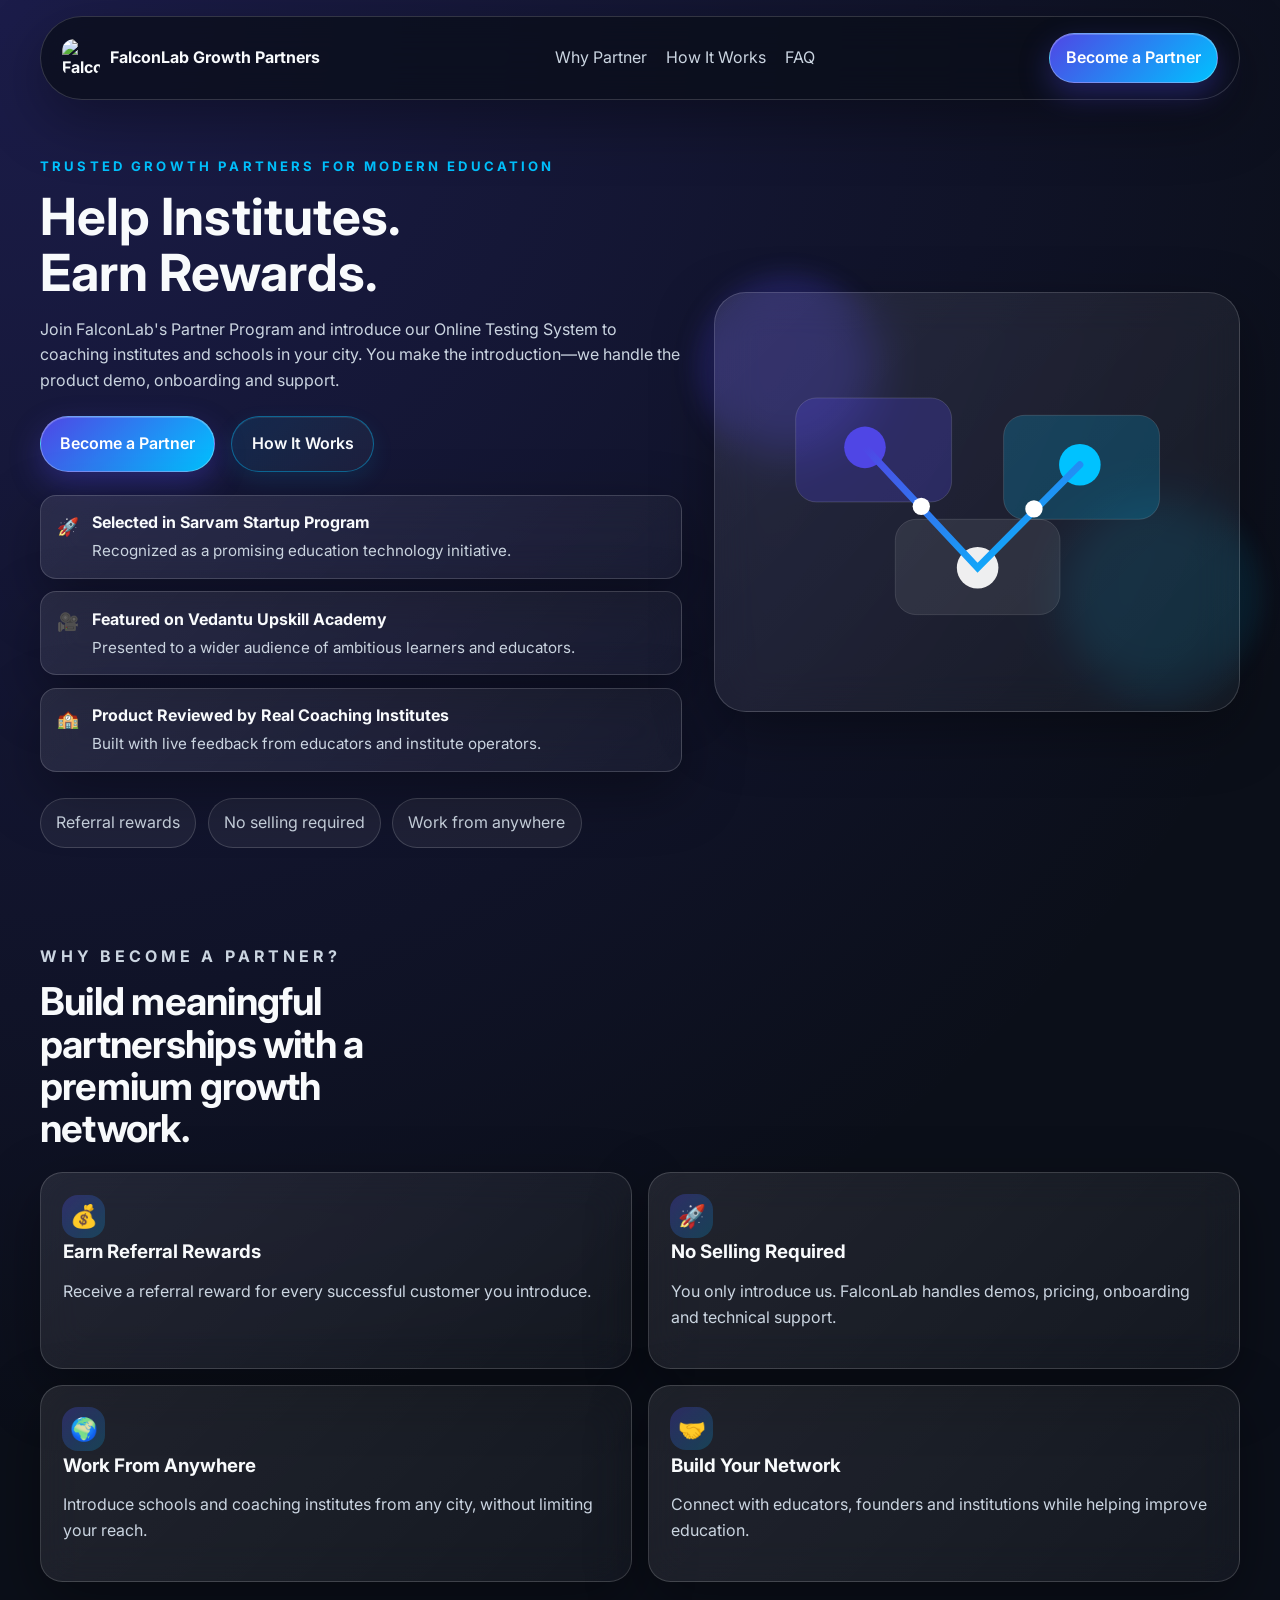
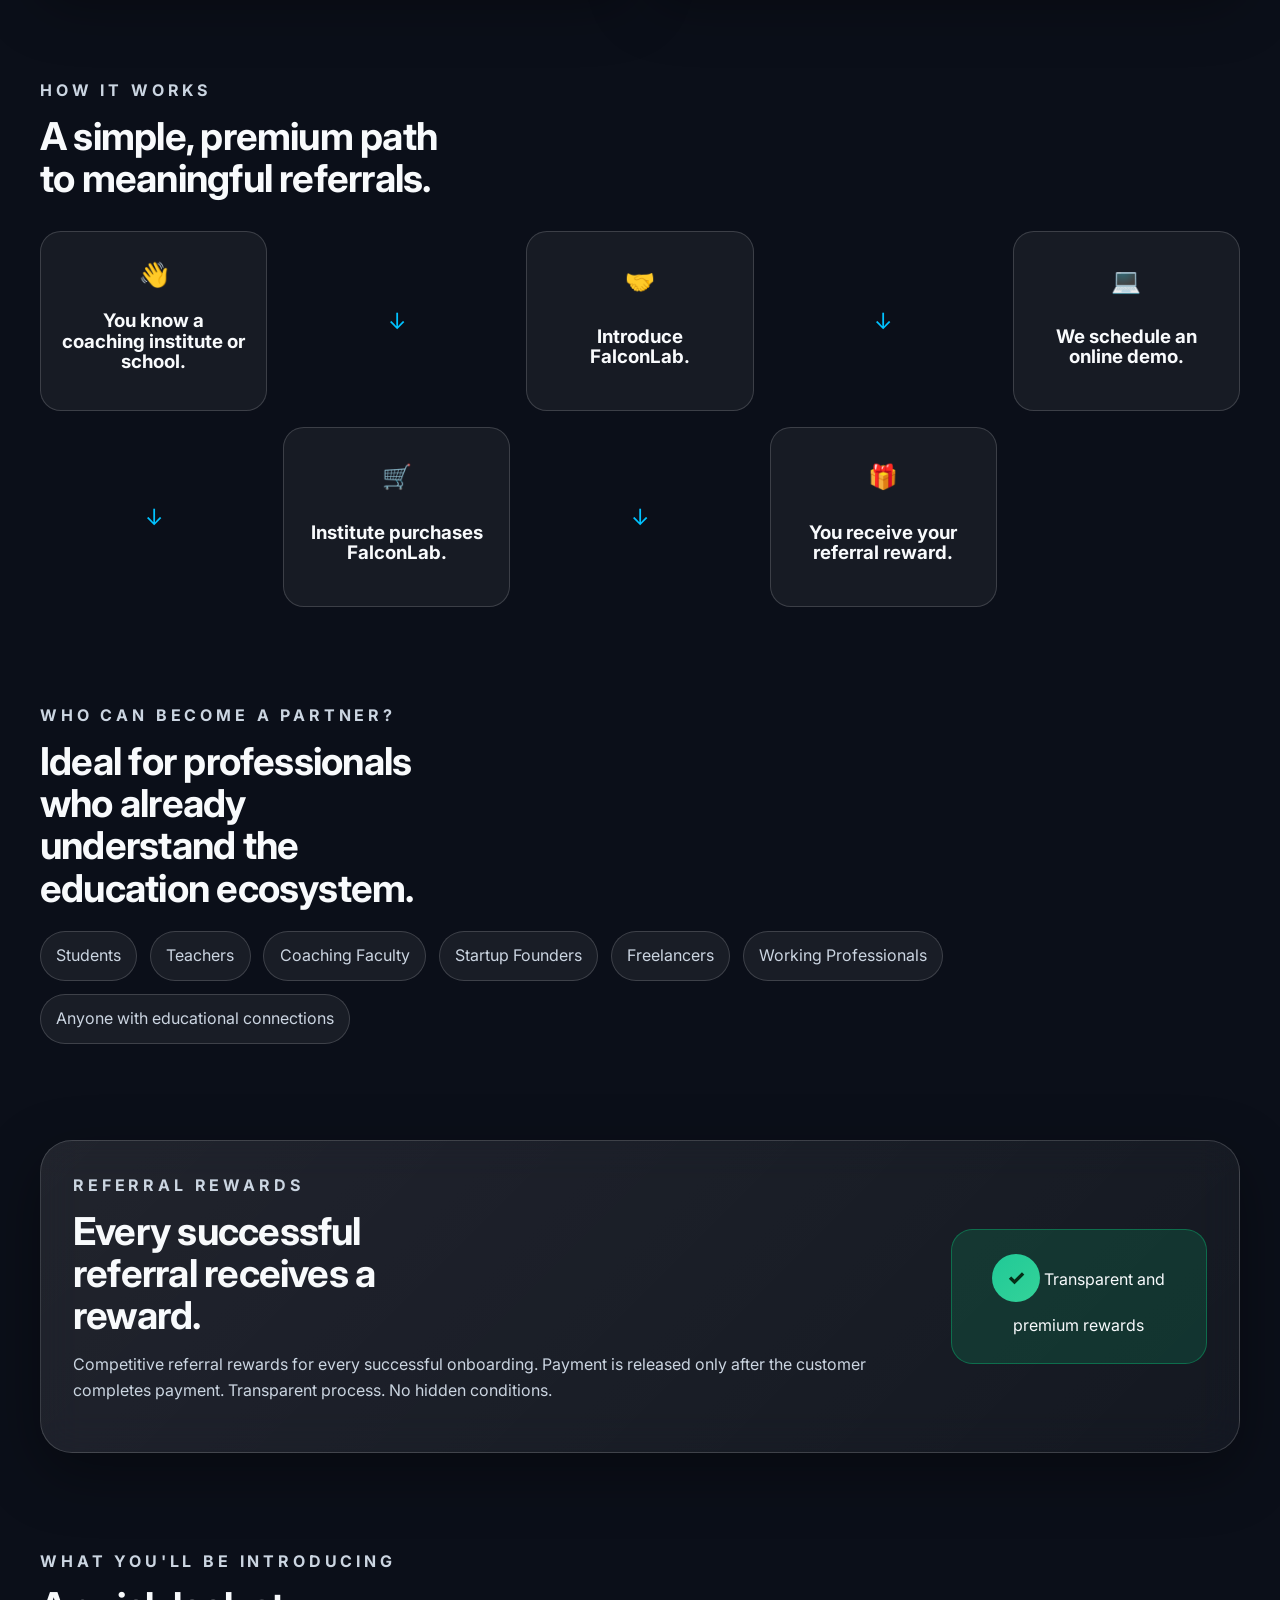
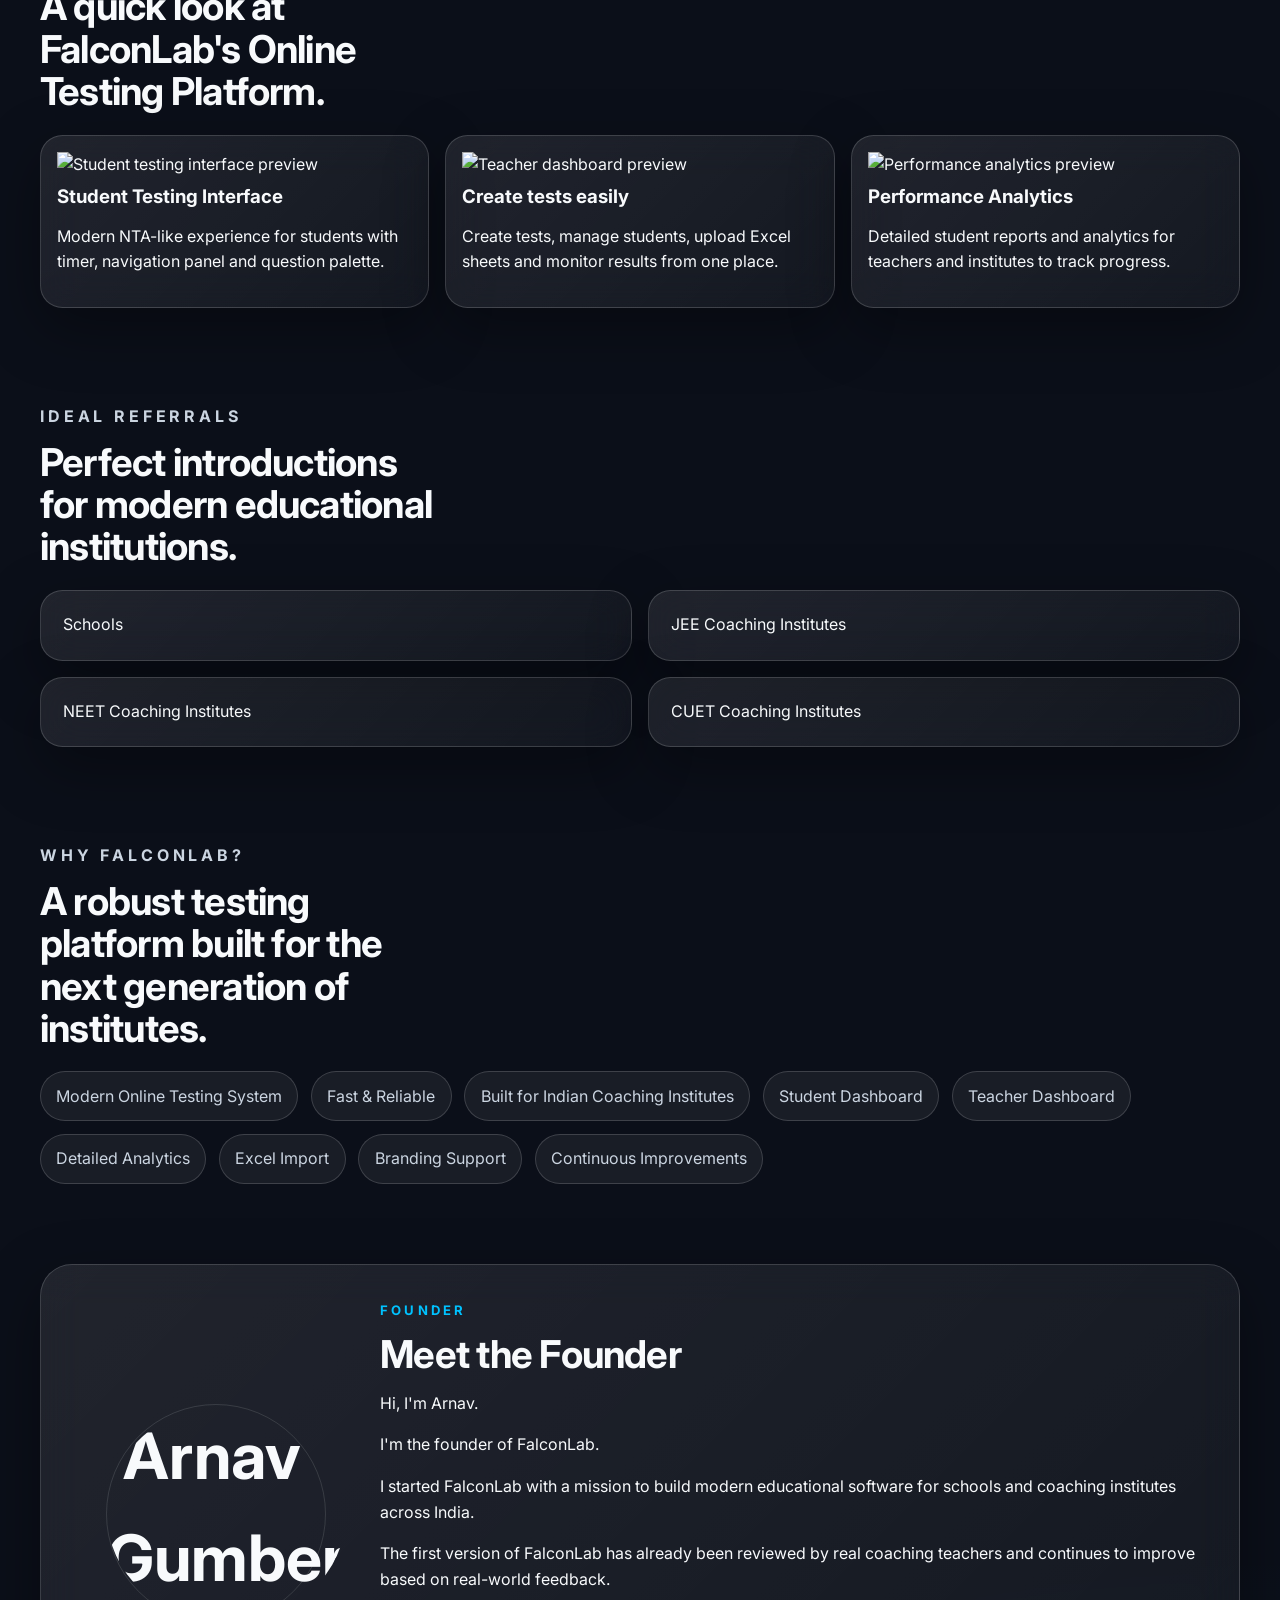
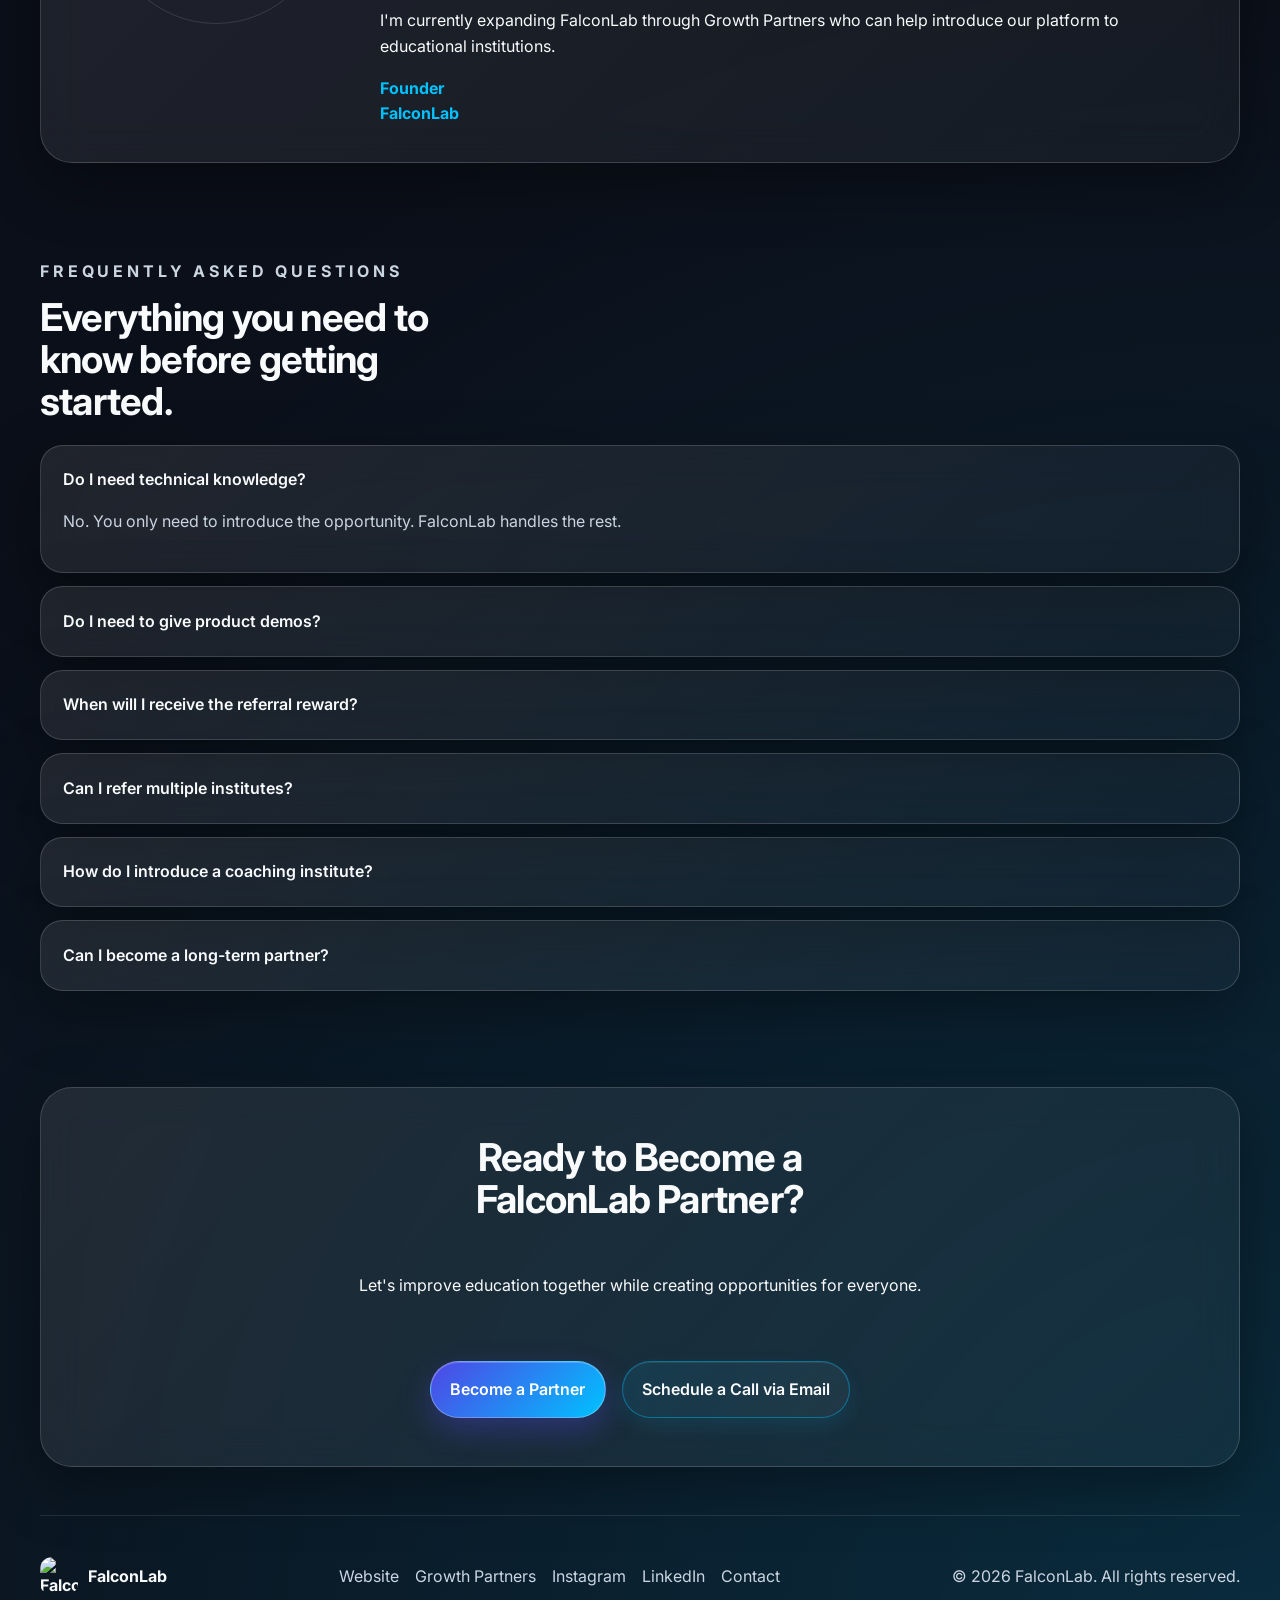
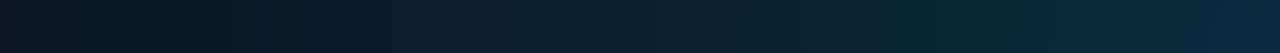
==== commit 34c82f4a: "Made buttons more highlighted" ====
--- a/growth-partners/index.html
+++ b/growth-partners/index.html
@@ -320,6 +320,7 @@
         <div class="footer-links">
           <a href="https://falconlab.in">Website</a>
           <a href="https://falconlab.in/growth-partners">Growth Partners</a>
+          <a href="https://www.instagram.com/falconlab.in/" target="_blank" rel="noopener noreferrer">Instagram</a>
           <a href="https://www.linkedin.com/in/arnavgumber">LinkedIn</a>
           <a href="mailto:arnavgumber.ag@gmail.com">Contact</a>
         </div>
--- a/growth-partners/style.css
+++ b/growth-partners/style.css
@@ -98,7 +98,7 @@
   border-radius: 999px;
   text-decoration: none;
   font-weight: 600;
-  transition: transform 220ms ease, box-shadow 220ms ease, background 220ms ease;
+  transition: transform 220ms ease, box-shadow 220ms ease, background 220ms ease, border-color 220ms ease;
 }
 
 .btn:hover {
@@ -108,14 +108,26 @@
 
 .btn-primary {
   color: white;
+  border: 1px solid rgba(255, 255, 255, 0.3);
   background: linear-gradient(135deg, var(--primary), var(--accent));
-  box-shadow: 0 12px 30px rgba(79, 70, 229, 0.3);
+  box-shadow: 0 12px 30px rgba(79, 70, 229, 0.34), inset 0 1px 0 rgba(255, 255, 255, 0.2);
 }
 
 .btn-secondary {
   color: var(--text);
-  background: rgba(255, 255, 255, 0.06);
-  border: 1px solid var(--border);
+  background: linear-gradient(135deg, rgba(0, 194, 255, 0.1), rgba(255, 255, 255, 0.045));
+  border: 1px solid rgba(0, 194, 255, 0.42);
+  box-shadow: 0 8px 22px rgba(0, 194, 255, 0.1), inset 0 1px 0 rgba(255, 255, 255, 0.08);
+}
+
+.btn-secondary:hover {
+  border-color: rgba(0, 194, 255, 0.72);
+  box-shadow: 0 14px 30px rgba(0, 194, 255, 0.2), inset 0 1px 0 rgba(255, 255, 255, 0.12);
+}
+
+.btn:focus-visible {
+  outline: 2px solid var(--accent);
+  outline-offset: 3px;
 }
 
 .btn-small {
